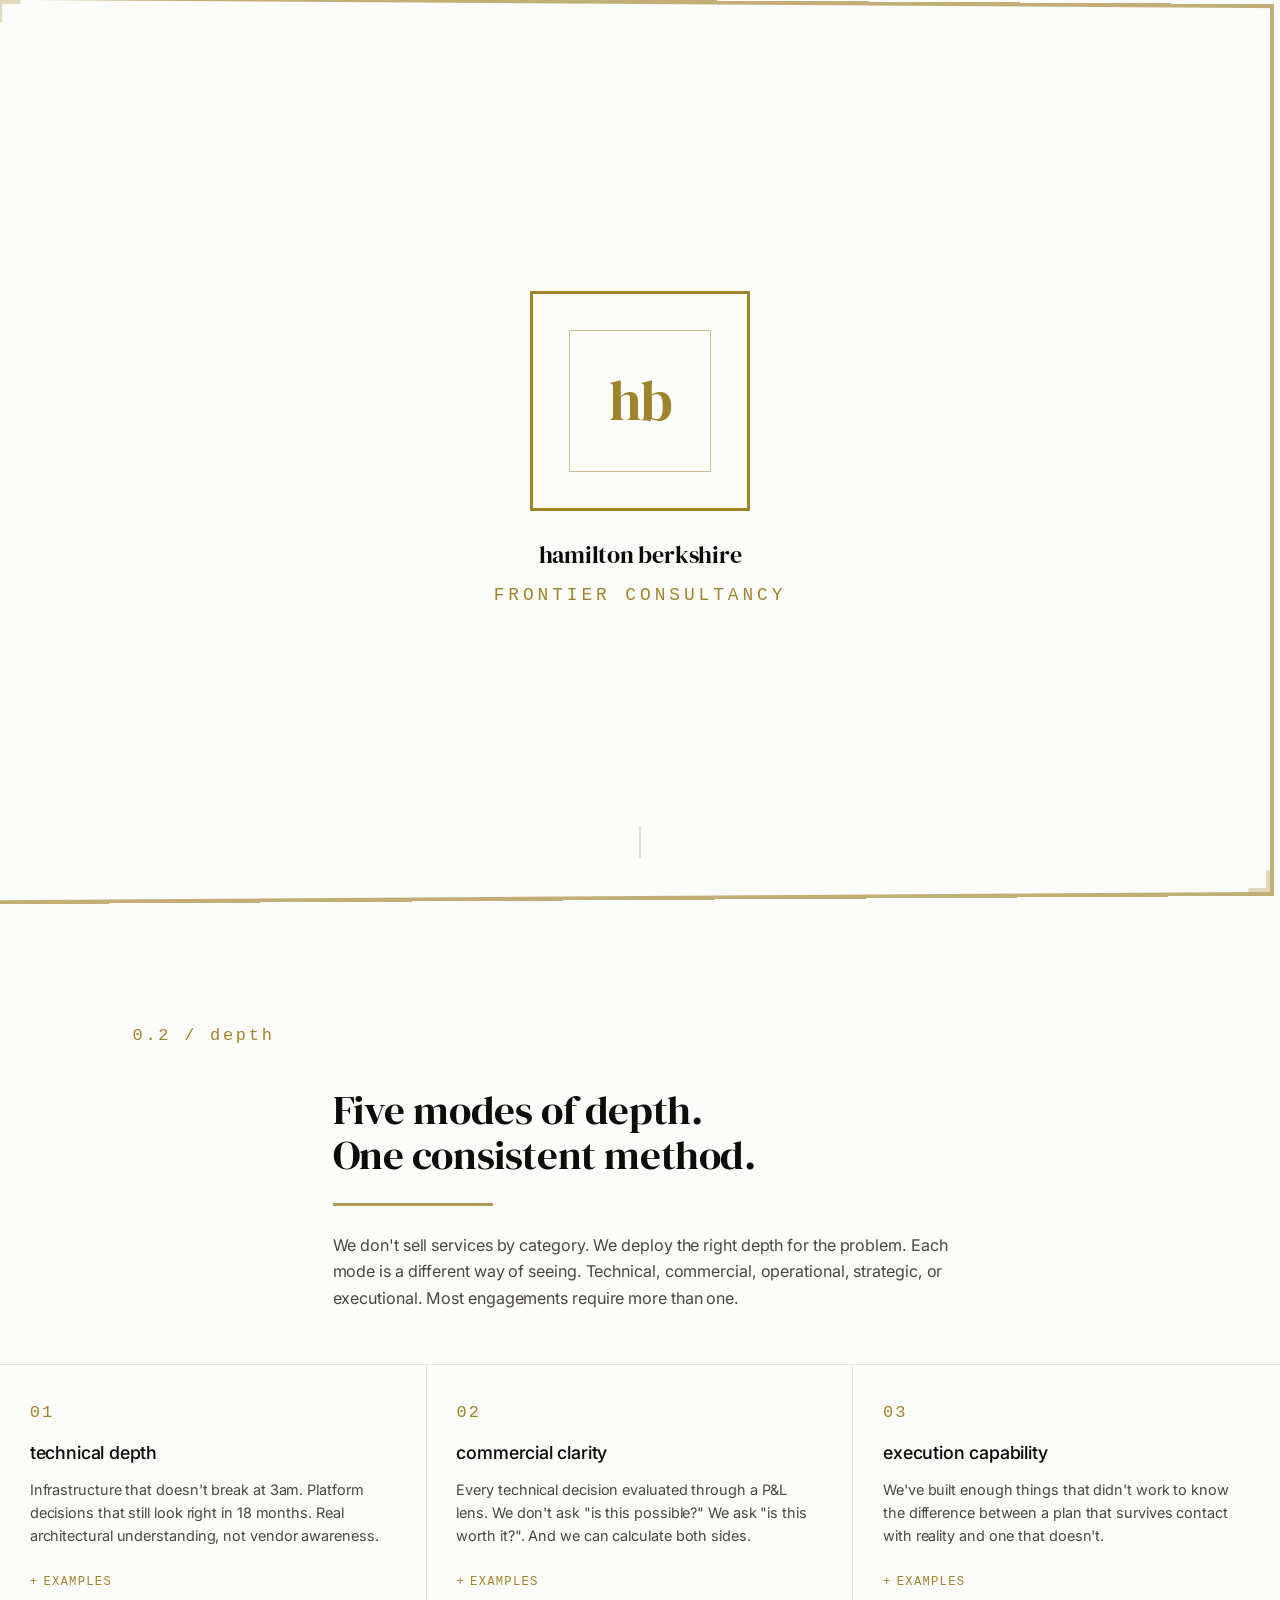
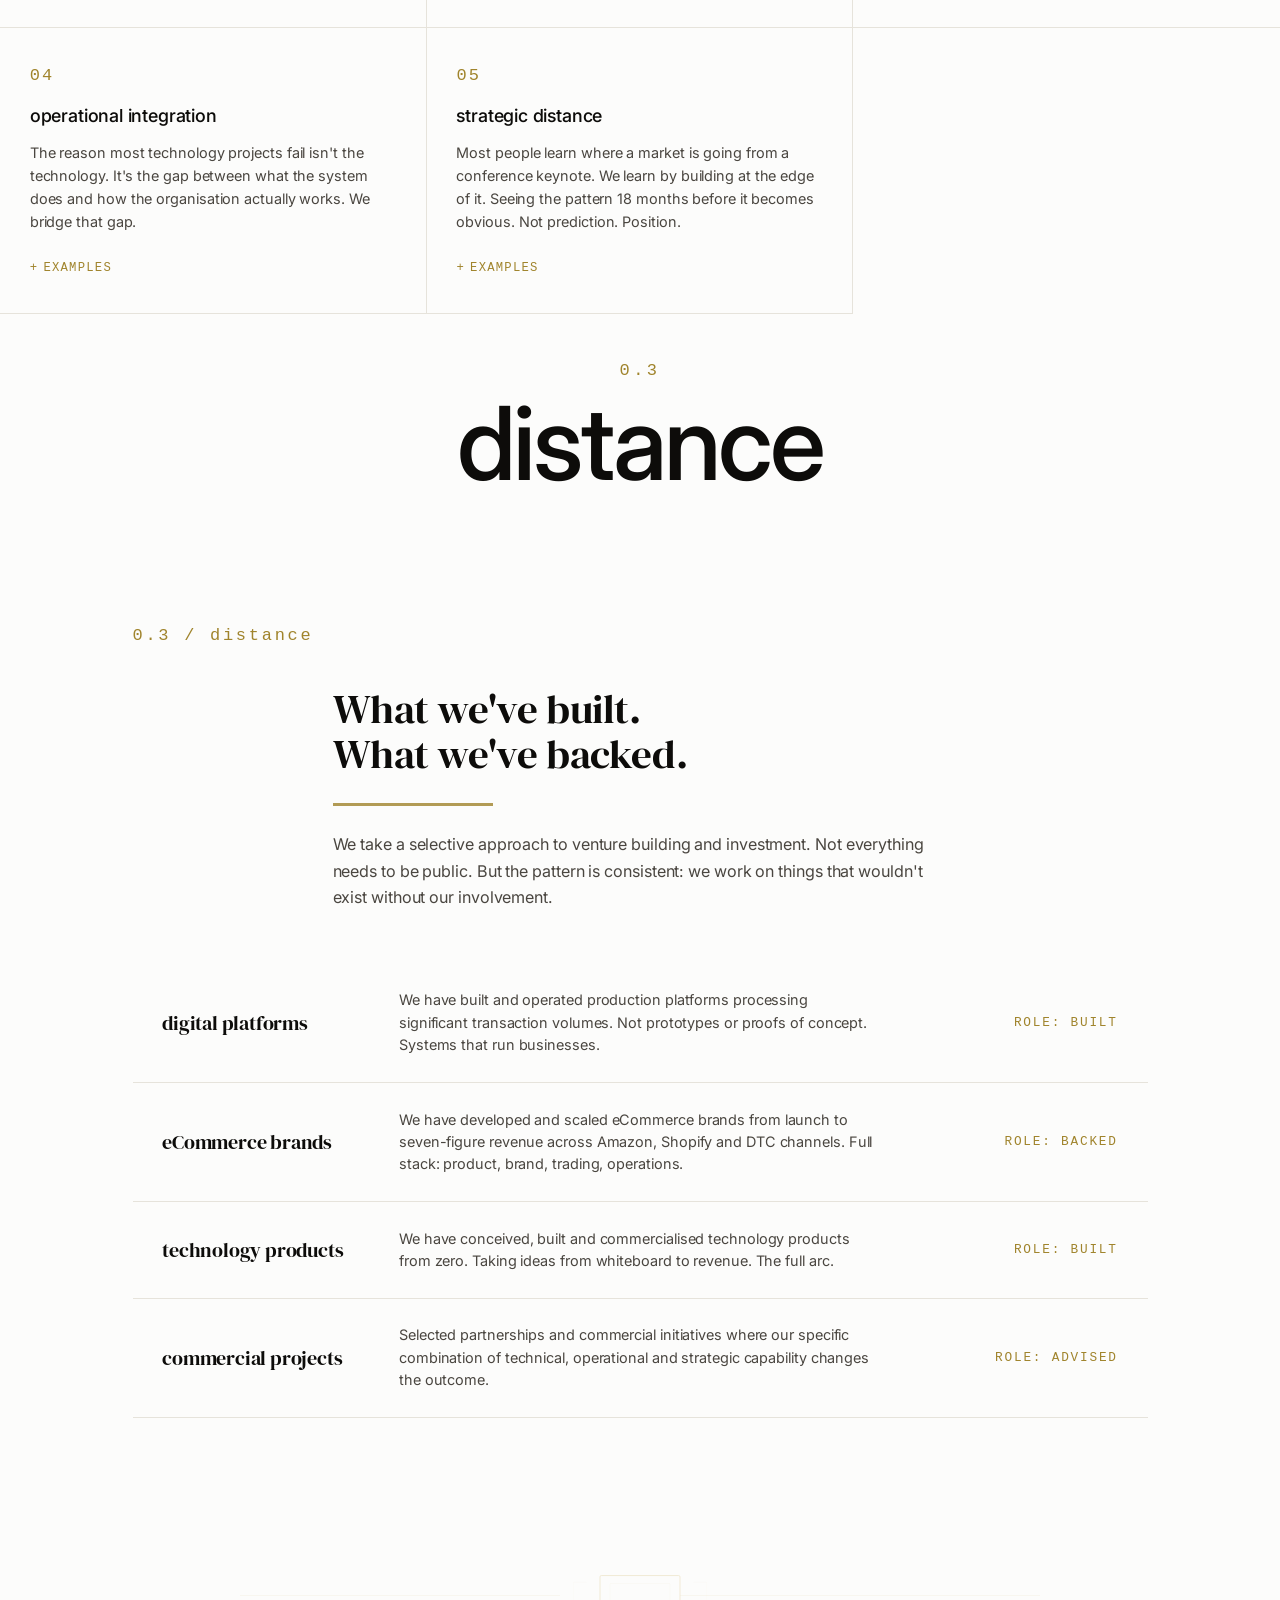
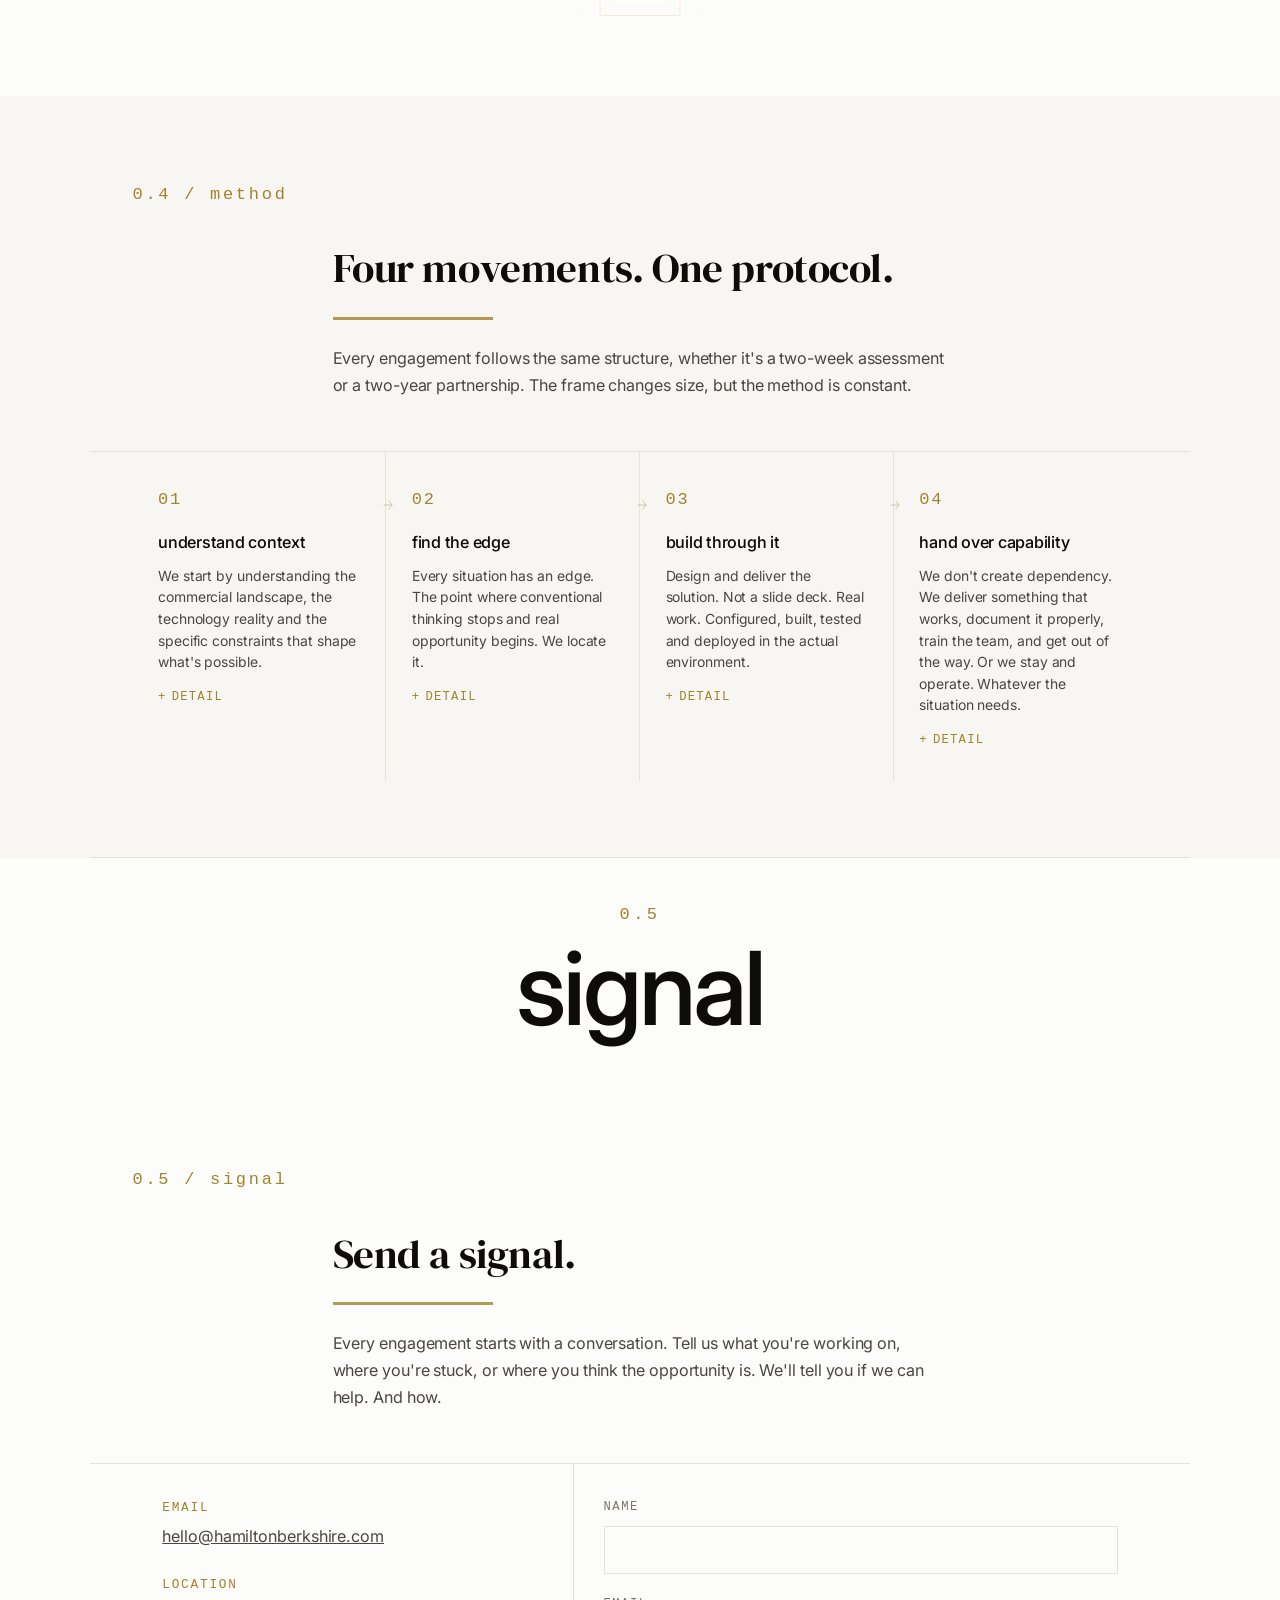
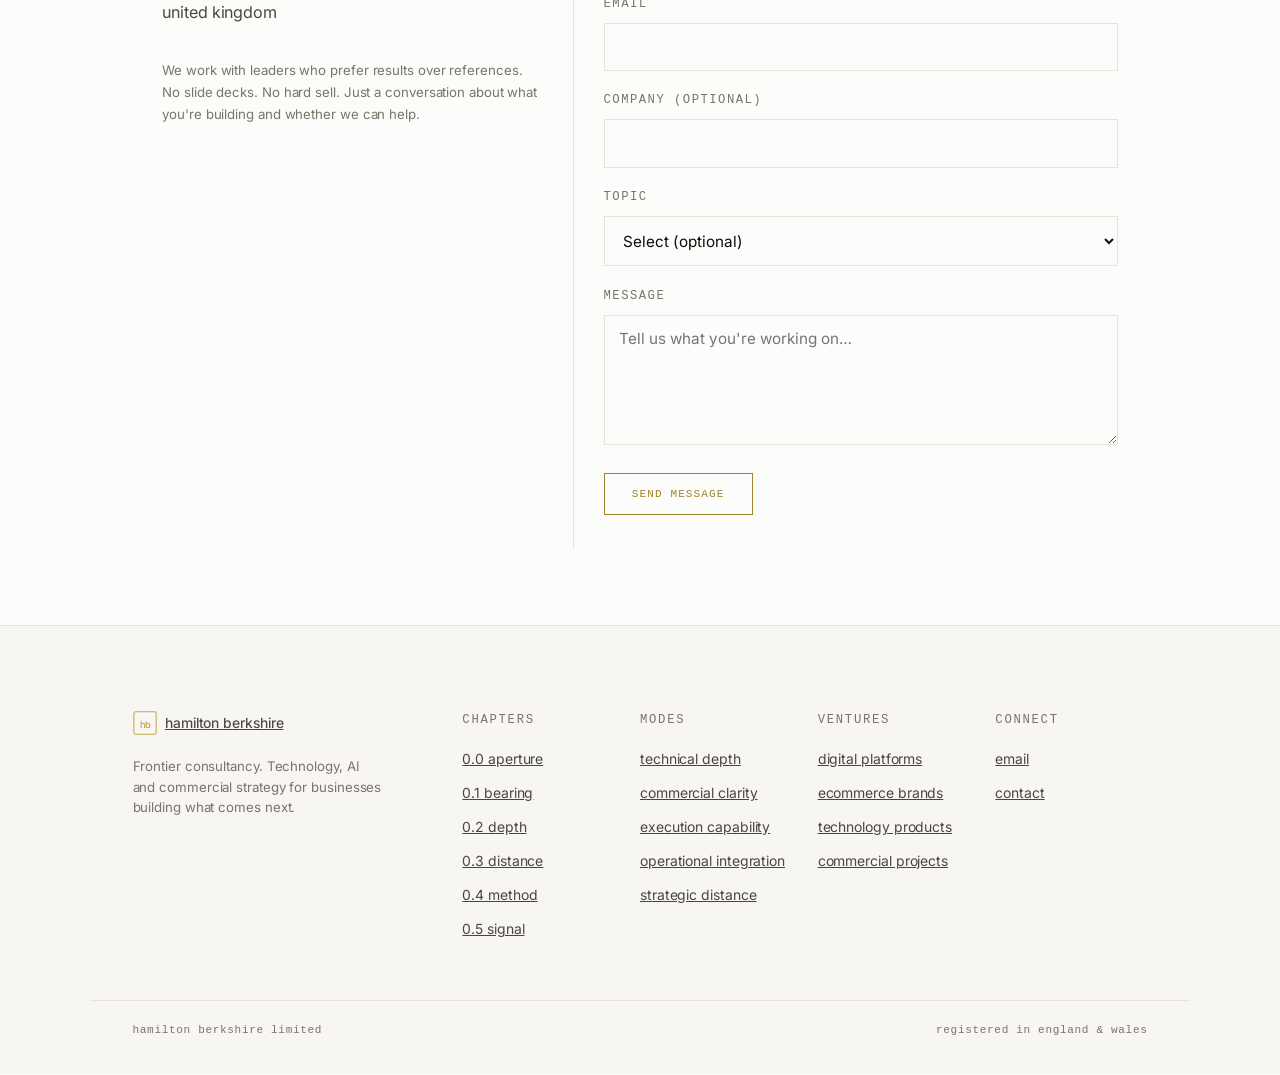
==== index.html @ abac90f1 "@ Initial commit: Hamilton Berkshire frontier consultancy site Single-page frame-based architecture " ====
<!DOCTYPE html>
<html lang="en">
<head>
  <meta charset="UTF-8">
  <meta name="viewport" content="width=device-width, initial-scale=1.0">
  <title>hamilton berkshire | frontier consultancy</title>
  <meta name="description" content="hamilton berkshire is a frontier consultancy. We work at the intersection of technology, AI, eCommerce and commercial strategy. Building, advising and executing where the template hasn't been written yet.">
  <meta property="og:title" content="hamilton berkshire | frontier consultancy">
  <meta property="og:description" content="We work where the template hasn't been written yet. Technology, AI, eCommerce and commercial strategy.">
  <meta property="og:image" content="/assets/og-image.svg">
  <meta property="og:type" content="website">
  <meta name="twitter:card" content="summary_large_image">
  <meta name="theme-color" content="#fcfcfb">
  <link rel="canonical" href="https://hamiltonberkshire.com/">
  <link rel="icon" type="image/svg+xml" href="/assets/favicon.svg">
  <link rel="preconnect" href="https://fonts.googleapis.com">
  <link rel="preconnect" href="https://fonts.gstatic.com" crossorigin>
  <link href="https://fonts.googleapis.com/css2?family=DM+Serif+Display:ital@0;1&family=Inter:opsz,wght@14..32,400..650&display=swap" rel="stylesheet">
  <link rel="stylesheet" href="/css/style.css">
  <script type="application/ld+json">
  {
    "@context": "https://schema.org",
    "@graph": [
      {
        "@type": "ProfessionalService",
        "@id": "https://hamiltonberkshire.com/#org",
        "name": "hamilton berkshire",
        "legalName": "Hamilton Berkshire Limited",
        "description": "Frontier consultancy. Technology, AI and commercial strategy for businesses building what comes next.",
        "url": "https://hamiltonberkshire.com",
        "logo": "https://hamiltonberkshire.com/assets/favicon.svg",
        "image": "https://hamiltonberkshire.com/assets/og-image.svg",
        "address": {"@type": "PostalAddress", "addressCountry": "GB"},
        "contactPoint": {"@type": "ContactPoint", "email": "hello@hamiltonberkshire.com", "contactType": "sales", "availableLanguage": "en"},
        "hasOfferCatalog": {
          "@type": "OfferCatalog",
          "name": "Capabilities",
          "itemListElement": [
            {"@type": "Service", "@id": "https://hamiltonberkshire.com/#service-1", "name": "technical depth", "description": "Infrastructure strategy, systems architecture, digital transformation, cybersecurity and operational IT.", "provider": {"@id": "https://hamiltonberkshire.com/#org"}},
            {"@type": "Service", "@id": "https://hamiltonberkshire.com/#service-2", "name": "commercial clarity", "description": "Commercial strategy, growth planning, business case development and board-level advisory.", "provider": {"@id": "https://hamiltonberkshire.com/#org"}},
            {"@type": "Service", "@id": "https://hamiltonberkshire.com/#service-3", "name": "execution capability", "description": "Technology builds, platform development, workflow automation and AI implementation.", "provider": {"@id": "https://hamiltonberkshire.com/#org"}},
            {"@type": "Service", "@id": "https://hamiltonberkshire.com/#service-4", "name": "operational integration", "description": "Operational restructuring, process design, multi-channel integration and AI adoption strategy.", "provider": {"@id": "https://hamiltonberkshire.com/#org"}},
            {"@type": "Service", "@id": "https://hamiltonberkshire.com/#service-5", "name": "strategic distance", "description": "Venture exploration, technology assessment, marketplace strategy and brand development.", "provider": {"@id": "https://hamiltonberkshire.com/#org"}}
          ]
        }
      },
      {
        "@type": "WebSite",
        "@id": "https://hamiltonberkshire.com/#website",
        "name": "hamilton berkshire",
        "url": "https://hamiltonberkshire.com",
        "publisher": {"@id": "https://hamiltonberkshire.com/#org"}
      }
    ]
  }
  </script>
</head>
<body>

<!-- Skip link -->
<a href="#chapter-0.1" class="skip-link">Skip to content</a>

<!-- THE FRAME -->
<div class="frame" aria-hidden="true"></div>

<!-- Scroll progress -->
<div class="scroll-progress" aria-hidden="true"></div>

<!-- Navigation trigger -->
<button class="nav-trigger" aria-label="Open navigation" aria-expanded="false">
  <svg viewBox="0 0 28 28" fill="none" xmlns="http://www.w3.org/2000/svg">
    <rect x="1.5" y="1.5" width="25" height="25" rx="2.5" stroke="#a0842c" stroke-width="1.5" fill="none"/>
    <rect x="7" y="7" width="14" height="14" rx="1.5" stroke="#a0842c" stroke-width="0.6" fill="none" opacity="0.4"/>
    <text x="14" y="19.5" text-anchor="middle" font-family="DM Serif Display,Georgia,serif" font-size="11" font-weight="400" letter-spacing="-1" fill="#a0842c">HB</text>
  </svg>
</button>

<!-- Chapter indicator -->
<div class="chapter-indicator" aria-hidden="true">0.0 / aperture</div>

<!-- Navigation overlay -->
<div class="nav-overlay" aria-hidden="true">
  <button class="nav-close" aria-label="Close navigation">esc</button>
  <div class="nav-overlay-inner">
    <div class="nav-label">chapters</div>
    <ul class="nav-chapters">
      <li><a href="#chapter-0.0"><span class="chapter-num">0.0</span> aperture</a></li>
      <li><a href="#chapter-0.1"><span class="chapter-num">0.1</span> bearing</a></li>
      <li><a href="#chapter-0.2"><span class="chapter-num">0.2</span> depth</a></li>
      <li><a href="#chapter-0.3"><span class="chapter-num">0.3</span> distance</a></li>
      <li><a href="#chapter-0.4"><span class="chapter-num">0.4</span> method</a></li>
      <li><a href="#chapter-0.5"><span class="chapter-num">0.5</span> signal</a></li>
      <li><a href="#chapter-0.5"><span class="chapter-num">→</span> contact</a></li>
    </ul>
    <div class="nav-secondary">
      <span>capabilities</span> technical depth · commercial clarity · execution capability · operational integration · strategic distance
    </div>
  </div>
</div>

<main>

  <!-- =====================================================
       CHAPTER 0.0 | aperture
       ===================================================== -->
  <section id="chapter-0.0" class="aperture" data-chapter="0.0" data-title="aperture">
    <div class="aperture-box">
      <div class="aperture-box-inner">HB</div>
    </div>
    <div class="aperture-wordmark">hamilton berkshire</div>
    <div class="aperture-tagline">frontier consultancy</div>
    <div class="aperture-hint" aria-hidden="true"></div>
  </section>

  <!-- =====================================================
       CHAPTER 0.1 | bearing
       ===================================================== -->
  <section id="chapter-0.1" class="chapter bg-white" data-chapter="0.1" data-title="bearing">
    <div class="chapter-header">
      <div class="chapter-number">0.1 / bearing</div>
    </div>
    <div class="chapter-body-narrow">
      <h1>The frontier isn't a place. It's a method.</h1>
      <div class="gold-rule"></div>
      <p>Most organisations approach the future as a destination. A point on a map they can navigate to with the right strategy. But the frontier doesn't work that way. By the time something has a category name, the opportunity has already moved.</p>
      <p>We work where the template hasn't been written yet. Before the obvious solution crystallises. After the conventional approach has failed. At the intersection of what's commercially viable and what's technically possible.</p>
      <p>hamilton berkshire was founded by a technologist and operator who has built platforms, brands and ventures across multiple sectors. The practice exists because the conventional consultancy model of advice without execution never made sense. This isn't a pitch. It's the only way we've ever worked.</p>
    </div>
  </section>

  <!-- =====================================================
       CHAPTER 0.2 | depth
       ===================================================== -->

  <!-- Geometric divider -->
  <div class="geo-divider" aria-hidden="true">
    <img src="/assets/geo-divider.svg" alt="Section divider" width="1200" height="200">
  </div>

  <!-- =====================================================
       CHAPTER 0.2 | depth
       ===================================================== -->
  <section id="chapter-0.2" class="chapter bg-white" data-chapter="0.2" data-title="depth">
    <div class="chapter-header">
      <div class="chapter-number">0.2 / depth</div>
    </div>
    <div class="chapter-body-narrow" style="padding-bottom: 2rem;">
      <h2>Five modes of depth. One consistent method.</h2>
      <div class="gold-rule"></div>
      <p>We don't sell services by category. We deploy the right depth for the problem. Each mode is a different way of seeing. Technical, commercial, operational, strategic, or executional. Most engagements require more than one.</p>
    </div>

    <div class="modes-grid">
      <!-- Mode 01 -->
      <div class="mode-cell">
        <div class="mode-num">01</div>
        <h3>technical depth</h3>
        <p>Infrastructure that doesn't break at 3am. Platform decisions that still look right in 18 months. Real architectural understanding, not vendor awareness.</p>
        <button class="mode-expand" data-target="mode-01" aria-expanded="false">
          <span class="plus">+</span> examples
        </button>
        <div class="mode-detail" id="mode-01">
          <div class="mode-detail-inner">
            <ul>
              <li>Infrastructure strategy and systems architecture</li>
              <li>Digital transformation planning and execution</li>
              <li>Platform selection, procurement and implementation</li>
              <li>Cybersecurity awareness and operational resilience</li>
              <li>Microsoft and cloud environment strategy</li>
              <li>Operational IT review and improvement</li>
            </ul>
          </div>
        </div>
      </div>

      <!-- Mode 02 -->
      <div class="mode-cell">
        <div class="mode-num">02</div>
        <h3>commercial clarity</h3>
        <p>Every technical decision evaluated through a P&amp;L lens. We don't ask "is this possible?" We ask "is this worth it?". And we can calculate both sides.</p>
        <button class="mode-expand" data-target="mode-02" aria-expanded="false">
          <span class="plus">+</span> examples
        </button>
        <div class="mode-detail" id="mode-02">
          <div class="mode-detail-inner">
            <ul>
              <li>Commercial strategy and growth planning</li>
              <li>Operational review and improvement</li>
              <li>Business case development and feasibility analysis</li>
              <li>Technology-enabled business model design</li>
              <li>Board-level advisory and strategic counsel</li>
              <li>Systems thinking and organisational design</li>
            </ul>
          </div>
        </div>
      </div>

      <!-- Mode 03 -->
      <div class="mode-cell">
        <div class="mode-num">03</div>
        <h3>execution capability</h3>
        <p>We've built enough things that didn't work to know the difference between a plan that survives contact with reality and one that doesn't.</p>
        <button class="mode-expand" data-target="mode-03" aria-expanded="false">
          <span class="plus">+</span> examples
        </button>
        <div class="mode-detail" id="mode-03">
          <div class="mode-detail-inner">
            <ul>
              <li>Bespoke technology builds and platform development</li>
              <li>Workflow automation and process optimisation</li>
              <li>AI tools for business operations and customer engagement</li>
              <li>Internal productivity platforms and tooling</li>
              <li>Cross-functional project leadership</li>
              <li>Interim technical or operational leadership</li>
            </ul>
          </div>
        </div>
      </div>

      <!-- Mode 04 -->
      <div class="mode-cell">
        <div class="mode-num">04</div>
        <h3>operational integration</h3>
        <p>The reason most technology projects fail isn't the technology. It's the gap between what the system does and how the organisation actually works. We bridge that gap.</p>
        <button class="mode-expand" data-target="mode-04" aria-expanded="false">
          <span class="plus">+</span> examples
        </button>
        <div class="mode-detail" id="mode-04">
          <div class="mode-detail-inner">
            <ul>
              <li>Operational restructuring and process design</li>
              <li>Practical AI adoption strategy and roadmapping</li>
              <li>Training and enablement for AI-literate teams</li>
              <li>Multi-channel commerce integration</li>
              <li>Future AI platform design and development</li>
              <li>Digital trading and commercial growth</li>
            </ul>
          </div>
        </div>
      </div>

      <!-- Mode 05 -->
      <div class="mode-cell">
        <div class="mode-num">05</div>
        <h3>strategic distance</h3>
        <p>Most people learn where a market is going from a conference keynote. We learn by building at the edge of it. Seeing the pattern 18 months before it becomes obvious. Not prediction. Position.</p>
        <button class="mode-expand" data-target="mode-05" aria-expanded="false">
          <span class="plus">+</span> examples
        </button>
        <div class="mode-detail" id="mode-05">
          <div class="mode-detail-inner">
            <ul>
              <li>New venture exploration and feasibility work</li>
              <li>Commercial due diligence and technology assessment</li>
              <li>Amazon marketplace strategy and optimisation</li>
              <li>Shopify store design, build and growth</li>
              <li>Product strategy and category development</li>
              <li>Brand positioning and digital brand development</li>
            </ul>
          </div>
        </div>
      </div>
    </div>
  </section>

  <!-- =====================================================
       CHAPTER 0.3 | distance
       ===================================================== -->
  <div class="chapter-inter-title" aria-hidden="true">
    <div class="inter-number">0.3</div>
    <div class="inter-word">distance</div>
  </div>

  <section id="chapter-0.3" class="chapter bg-white" data-chapter="0.3" data-title="distance">
    <div class="chapter-header">
      <div class="chapter-number">0.3 / distance</div>
    </div>
    <div class="chapter-body-narrow" style="padding-bottom: 2rem;">
      <h2>What we've built. What we've backed.</h2>
      <div class="gold-rule"></div>
      <p>We take a selective approach to venture building and investment. Not everything needs to be public. But the pattern is consistent: we work on things that wouldn't exist without our involvement.</p>
    </div>

    <div class="venture-stack chapter-body">
      <div class="venture-item">
        <div class="venture-name">digital platforms</div>
        <div class="venture-desc">We have built and operated production platforms processing significant transaction volumes. Not prototypes or proofs of concept. Systems that run businesses.</div>
        <div class="venture-role">role: built</div>
      </div>
      <div class="venture-item">
        <div class="venture-name">eCommerce brands</div>
        <div class="venture-desc">We have developed and scaled eCommerce brands from launch to seven-figure revenue across Amazon, Shopify and DTC channels. Full stack: product, brand, trading, operations.</div>
        <div class="venture-role">role: backed</div>
      </div>
      <div class="venture-item">
        <div class="venture-name">technology products</div>
        <div class="venture-desc">We have conceived, built and commercialised technology products from zero. Taking ideas from whiteboard to revenue. The full arc.</div>
        <div class="venture-role">role: built</div>
      </div>
      <div class="venture-item">
        <div class="venture-name">commercial projects</div>
        <div class="venture-desc">Selected partnerships and commercial initiatives where our specific combination of technical, operational and strategic capability changes the outcome.</div>
        <div class="venture-role">role: advised</div>
      </div>
    </div>
  </section>

  <!-- =====================================================
       CHAPTER 0.4 | method
       ===================================================== -->
  <div class="geo-divider" aria-hidden="true">
    <img src="/assets/geo-divider.svg" alt="Section divider" width="1200" height="200">
  </div>

  <section id="chapter-0.4" class="chapter bg-surface" data-chapter="0.4" data-title="method">
    <div class="chapter-header">
      <div class="chapter-number">0.4 / method</div>
    </div>
    <div class="chapter-body-narrow" style="padding-bottom: 2rem;">
      <h2>Four movements. One protocol.</h2>
      <div class="gold-rule"></div>
      <p>Every engagement follows the same structure, whether it's a two-week assessment or a two-year partnership. The frame changes size, but the method is constant.</p>
    </div>

    <div class="protocol-flow chapter-body">
      <div class="protocol-step">
        <div class="step-num">01</div>
        <svg class="step-arrow" viewBox="0 0 12 12" fill="none"><path d="M2 6h8M7 2l3 4-3 4" stroke="currentColor" stroke-width="1" stroke-linecap="round" stroke-linejoin="round"/></svg>
        <h3>understand context</h3>
        <p>We start by understanding the commercial landscape, the technology reality and the specific constraints that shape what's possible.</p>
        <button class="step-expand" data-target="step-01" aria-expanded="false">
          <span class="plus">+</span> detail
        </button>
        <div class="step-detail" id="step-01">
          <div class="step-detail-inner">Deep-dive sessions with leadership and operators. Systems audit. Commercial analysis. We don't start with answers. We start with questions that most people skip.</div>
        </div>
      </div>

      <div class="protocol-step">
        <div class="step-num">02</div>
        <svg class="step-arrow" viewBox="0 0 12 12" fill="none"><path d="M2 6h8M7 2l3 4-3 4" stroke="currentColor" stroke-width="1" stroke-linecap="round" stroke-linejoin="round"/></svg>
        <h3>find the edge</h3>
        <p>Every situation has an edge. The point where conventional thinking stops and real opportunity begins. We locate it.</p>
        <button class="step-expand" data-target="step-02" aria-expanded="false">
          <span class="plus">+</span> detail
        </button>
        <div class="step-detail" id="step-02">
          <div class="step-detail-inner">Identifying what's actually different about your situation. Not every problem needs a novel solution. But the ones that do need to be seen clearly before they can be solved.</div>
        </div>
      </div>

      <div class="protocol-step">
        <div class="step-num">03</div>
        <svg class="step-arrow" viewBox="0 0 12 12" fill="none"><path d="M2 6h8M7 2l3 4-3 4" stroke="currentColor" stroke-width="1" stroke-linecap="round" stroke-linejoin="round"/></svg>
        <h3>build through it</h3>
        <p>Design and deliver the solution. Not a slide deck. Real work. Configured, built, tested and deployed in the actual environment.</p>
        <button class="step-expand" data-target="step-03" aria-expanded="false">
          <span class="plus">+</span> detail
        </button>
        <div class="step-detail" id="step-03">
          <div class="step-detail-inner">This is where most consultancies stop. We don't. We build the thing, configure the system, write the code, launch the platform. Strategy without execution is just a document.</div>
        </div>
      </div>

      <div class="protocol-step">
        <div class="step-num">04</div>
        <h3>hand over capability</h3>
        <p>We don't create dependency. We deliver something that works, document it properly, train the team, and get out of the way. Or we stay and operate. Whatever the situation needs.</p>
        <button class="step-expand" data-target="step-04" aria-expanded="false">
          <span class="plus">+</span> detail
        </button>
        <div class="step-detail" id="step-04">
          <div class="step-detail-inner">Clean handover. Clear documentation. Training where needed. We don't create dependency. We create capability. Then we get out of the way. Or we stay and operate. Whatever the situation needs.</div>
        </div>
      </div>
    </div>
  </section>

  <!-- =====================================================
       CHAPTER 0.5 | signal
       ===================================================== -->
  <div class="chapter-inter-title" aria-hidden="true">
    <div class="inter-number">0.5</div>
    <div class="inter-word">signal</div>
  </div>

  <section id="chapter-0.5" class="chapter bg-white" data-chapter="0.5" data-title="signal">
    <div class="chapter-header">
      <div class="chapter-number">0.5 / signal</div>
    </div>
    <div class="chapter-body-narrow" style="padding-bottom: 2rem;">
      <h2>Send a signal.</h2>
      <div class="gold-rule"></div>
      <p>Every engagement starts with a conversation. Tell us what you're working on, where you're stuck, or where you think the opportunity is. We'll tell you if we can help. And how.</p>
    </div>

    <div class="contact-grid chapter-body">
      <div class="contact-info">
        <div class="contact-detail">
          <div class="label">email</div>
          <a href="mailto:hello@hamiltonberkshire.com">hello@hamiltonberkshire.com</a>
        </div>
        <div class="contact-detail">
          <div class="label">location</div>
          <div>united kingdom</div>
        </div>
        <div style="margin-top:2rem;">
          <p style="font-size:0.78rem;color:var(--color-text-muted);">We work with leaders who prefer results over references. No slide decks. No hard sell. Just a conversation about what you're building and whether we can help.</p>
        </div>
      </div>

      <div class="contact-form">
        <form action="#" method="POST">
          <div class="form-group">
            <label for="name">Name</label>
            <input type="text" id="name" name="name" autocomplete="name" required>
          </div>
          <div class="form-group">
            <label for="email">Email</label>
            <input type="email" id="email" name="email" autocomplete="email" spellcheck="false" required>
          </div>
          <div class="form-group">
            <label for="company">Company (optional)</label>
            <input type="text" id="company" name="company" autocomplete="organization">
          </div>
          <div class="form-group">
            <label for="topic">Topic</label>
            <select id="topic" name="topic">
              <option value="">Select (optional)</option>
              <option value="technology">Technology</option>
              <option value="ai">AI &amp; automation</option>
              <option value="ecommerce">eCommerce &amp; brands</option>
              <option value="special">Special projects</option>
              <option value="strategy">Strategy</option>
              <option value="ventures">Ventures</option>
              <option value="other">Something else</option>
            </select>
          </div>
          <div class="form-group">
            <label for="message">Message</label>
            <textarea id="message" name="message" rows="5" required placeholder="Tell us what you're working on…"></textarea>
          </div>
          <button type="submit" class="btn">Send message</button>
        </form>
      </div>
    </div>
  </section>

</main>

<footer class="site-footer">
  <div class="footer-grid">
    <div class="footer-brand footer-col">
      <a href="#chapter-0.0" style="display:inline-flex;align-items:center;gap:0.5rem;margin-bottom:0.5rem;">
        <svg width="24" height="24" viewBox="0 0 28 28" fill="none"><rect x="1" y="1" width="26" height="26" rx="2" stroke="#c4a64a" stroke-width="1.2" fill="none"/><text x="14" y="19.5" text-anchor="middle" font-size="11" font-weight="500" letter-spacing="-0.8" fill="#c4a64a">HB</text></svg>
        <span style="font-weight:460;">hamilton berkshire</span>
      </a>
      <p>Frontier consultancy. Technology, AI and commercial strategy for businesses building what comes next.</p>
    </div>
    <div class="footer-col">
      <h4>Chapters</h4>
      <ul>
        <li><a href="#chapter-0.0">0.0 aperture</a></li>
        <li><a href="#chapter-0.1">0.1 bearing</a></li>
        <li><a href="#chapter-0.2">0.2 depth</a></li>
        <li><a href="#chapter-0.3">0.3 distance</a></li>
        <li><a href="#chapter-0.4">0.4 method</a></li>
        <li><a href="#chapter-0.5">0.5 signal</a></li>
      </ul>
    </div>
    <div class="footer-col">
      <h4>Modes</h4>
      <ul>
        <li><a href="#chapter-0.2">technical depth</a></li>
        <li><a href="#chapter-0.2">commercial clarity</a></li>
        <li><a href="#chapter-0.2">execution capability</a></li>
        <li><a href="#chapter-0.2">operational integration</a></li>
        <li><a href="#chapter-0.2">strategic distance</a></li>
      </ul>
    </div>
    <div class="footer-col">
      <h4>Ventures</h4>
      <ul>
        <li><a href="#chapter-0.3">digital platforms</a></li>
        <li><a href="#chapter-0.3">eCommerce brands</a></li>
        <li><a href="#chapter-0.3">technology products</a></li>
        <li><a href="#chapter-0.3">commercial projects</a></li>
      </ul>
    </div>
    <div class="footer-col">
      <h4>Connect</h4>
      <ul>
        <li><a href="mailto:hello@hamiltonberkshire.com">email</a></li>
        <li><a href="#chapter-0.5">contact</a></li>
      </ul>
    </div>
  </div>
  <div class="footer-bottom">
    <span>hamilton berkshire limited</span>
    <span>registered in england &amp; wales</span>
  </div>
</footer>

<script src="/js/main.js"></script>
</body>
</html>
---- css/style.css ----
/* ============================================================
   HAMILTON BERKSHIRE | Frame System
   Precision. Confidence. Gold.
   ============================================================ */

*, *::before, *::after { box-sizing: border-box; margin: 0; padding: 0; }

:root {
  --color-bg:        #fcfcfb;
  --color-surface:   #f7f6f3;
  --color-text:      #0d0c0a;
  --color-text-sub:  #4a4640;
  --color-text-muted:#7a746a;
  --color-accent:    #a0842c;
  --color-accent-soft: rgba(160,132,44,0.18);
  --color-border:    #e6e3db;
  --color-border-light:#efede7;
  --font-display:    'DM Serif Display', 'Georgia', 'Times New Roman', serif;
  --font-sans:       'Inter', system-ui, -apple-system, 'Segoe UI', sans-serif;
  --font-mono:       'SF Mono', 'Cascadia Code', 'JetBrains Mono', monospace;
  --max-width:       1100px;
  --max-width-narrow:700px;
  --ease-out:        cubic-bezier(0,0,0.2,1);
  --duration-fast:   160ms;
  --duration-base:   400ms;
  --duration-slow:   700ms;
}

html {
  font-size: 17px;
  scroll-behavior: smooth;
  -webkit-font-smoothing: antialiased;
  -moz-osx-font-smoothing: grayscale;
  background: var(--color-bg);
}

body {
  font-family: var(--font-sans);
  color: var(--color-text);
  background: var(--color-bg);
  line-height: 1.6;
  font-weight: 400;
  letter-spacing: -0.005em;
}

body.aperture-locked { overflow: hidden; }

/* --- Typography ------------------------------------------- */
h1, h2 {
  font-family: var(--font-display);
  font-weight: 400;
  line-height: 1.1;
  color: var(--color-text);
}

h1 { font-size: clamp(2.6rem, 5.5vw, 4rem); text-wrap: balance; letter-spacing: -0.015em; }
h2 { font-size: clamp(1.7rem, 3.5vw, 2.4rem); text-wrap: balance; letter-spacing: -0.01em; }

h3 {
  font-family: var(--font-sans); font-size: 1.05rem;
  font-weight: 520; letter-spacing: -0.01em; color: var(--color-text);
}

p {
  margin-bottom: 1.1rem;
  color: var(--color-text-sub);
  font-size: 0.95rem; line-height: 1.65; font-weight: 400;
}

/* --- Skip link -------------------------------------------- */
.skip-link {
  position: fixed; top: -100px; left: 1.25rem; z-index: 10000;
  background: var(--color-text); color: var(--color-bg);
  padding: 0.55rem 1.1rem;
  font-family: var(--font-mono); font-size: 0.65rem; font-weight: 500;
  letter-spacing: 0.08em; text-transform: uppercase;
  transition: top var(--duration-fast) var(--ease-out);
}
.skip-link:focus { top: 0.5rem; }

/* ============================================================
   THE FRAME
   ============================================================ */
.frame {
  position: fixed; inset: 0;
  border: 4px solid var(--color-accent);
  pointer-events: none; z-index: 9990;
  opacity: 0;
  transition: opacity var(--duration-slow) var(--ease-out),
              border-width var(--duration-base) var(--ease-out);
}
.frame.visible { opacity: 0.65; }
.frame.active { opacity: 0.78; }
.frame.chapter-transition { opacity: 0.9; border-width: 5px; }
.frame.perspective {
  transform: perspective(1000px) rotateY(1.5deg);
  transition: transform 1.4s cubic-bezier(0.4,0,0.2,1), opacity var(--duration-base) var(--ease-out);
}

/* Frame corner accents */
.frame::before,
.frame::after {
  content: ''; position: absolute;
  width: 24px; height: 24px;
  border-color: var(--color-accent);
  border-style: solid;
  opacity: 0;
  transition: opacity var(--duration-base) var(--ease-out);
}
.frame::before { top: -2px; left: -2px; border-width: 6px 0 0 6px; }
.frame::after { bottom: -2px; right: -2px; border-width: 0 6px 6px 0; }
.frame.visible::before,
.frame.visible::after { opacity: 0.45; }
.frame.active::before,
.frame.active::after { opacity: 0.75; }

/* Scroll progress */
.scroll-progress {
  position: fixed; top: 0; left: 0; height: 4px;
  background: var(--color-accent);
  z-index: 9999; pointer-events: none;
  width: 0;
  transition: width 0.1s linear;
  opacity: 0;
}
.scroll-progress.visible { opacity: 0.8; }

/* Chapter watermark numbers */
.chapter-watermark {
  position: absolute; top: 2rem; right: 2.5rem;
  font-family: var(--font-sans); font-size: 12rem;
  font-weight: 520; line-height: 1;
  color: var(--color-border); opacity: 0.5;
  pointer-events: none; user-select: none; z-index: 0;
}

/* Geometric divider */
.geo-divider {
  display: flex; align-items: center; justify-content: center;
  padding: 2rem 0; position: relative; z-index: 1;
}
.geo-divider img { width: 100%; max-width: 800px; height: auto; opacity: 0.3; }

/* Bold chapter inter-title */
.chapter-inter-title {
  text-align: center; padding: 2.5rem 2rem;
  position: relative; z-index: 1;
}
.chapter-inter-title .inter-number {
  font-family: var(--font-mono); font-size: 1rem; font-weight: 420;
  letter-spacing: 0.2em; text-transform: uppercase;
  color: var(--color-accent); margin-bottom: 0.5rem;
}
.chapter-inter-title .inter-word {
  font-family: var(--font-sans); font-size: clamp(3rem, 8vw, 6rem);
  font-weight: 520; letter-spacing: -0.03em;
  color: var(--color-text); line-height: 1;
}

/* ============================================================
   CHAPTER 0.0 | aperture
   ============================================================ */
.aperture {
  position: fixed; inset: 0; z-index: 100;
  display: flex; flex-direction: column;
  align-items: center; justify-content: center;
  background: var(--color-bg);
  transition: opacity 0.5s var(--ease-out);
}

.aperture-box {
  width: 220px; height: 220px;
  border: 3px solid var(--color-accent);
  display: flex; align-items: center; justify-content: center;
  position: relative;
  transition: transform 0.7s var(--ease-out), opacity 0.5s var(--ease-out);
}

.aperture-box::before {
  content: '';
  position: absolute; inset: 36px;
  border: 0.8px solid var(--color-accent); opacity: 0.5;
}

.aperture-box-inner {
  font-family: var(--font-display);
  font-size: 56px; font-weight: 400;
  letter-spacing: -1.5px; color: var(--color-accent);
  text-transform: lowercase;
}

.aperture-wordmark {
  margin-top: 1.5rem;
  font-family: var(--font-display);
  font-size: 1.4rem; font-weight: 400;
  letter-spacing: -0.01em;
  text-transform: lowercase; color: var(--color-text);
}

.aperture-tagline {
  margin-top: 0.4rem;
  font-family: var(--font-mono); font-size: 1.05rem; font-weight: 420;
  letter-spacing: 0.22em; text-transform: uppercase;
  color: var(--color-accent);
}

.aperture-hint {
  position: absolute; bottom: 2.5rem; left: 50%; transform: translateX(-50%);
  width: 1px; height: 32px;
  background: var(--color-accent); opacity: 0.5;
  animation: hintPulse 2.5s infinite ease-in-out;
}

@keyframes hintPulse {
  0%, 100% { opacity: 0.2; height: 28px; }
  50% { opacity: 0.7; height: 40px; }
}

.aperture.dismissed { opacity: 0; pointer-events: none; }
.aperture.dismissed .aperture-box { transform: scale(30); }

/* ============================================================
   PERSISTENT UI
   ============================================================ */
.nav-trigger {
  position: fixed; top: 1.25rem; left: 1.25rem; z-index: 9998;
  width: 40px; height: 40px; cursor: pointer;
  background: rgba(252,252,251,0.8); backdrop-filter: blur(10px);
  border: 1px solid var(--color-border);
  display: flex; align-items: center; justify-content: center;
  opacity: 0;
  transition: opacity var(--duration-base) var(--ease-out),
              transform var(--duration-fast) var(--ease-out),
              border-color var(--duration-fast) var(--ease-out);
  pointer-events: auto;
  touch-action: manipulation;
  -webkit-tap-highlight-color: transparent;
}
.nav-trigger.visible { opacity: 1; }
.nav-trigger:hover { transform: scale(1.06); border-color: var(--color-accent); }
.nav-trigger:active { transform: scale(0.96); }
.nav-trigger svg { width: 28px; height: 28px; }

.chapter-indicator {
  position: fixed; bottom: 1.5rem; right: 1.5rem; z-index: 9998;
  font-family: var(--font-mono); font-size: 1rem; font-weight: 420;
  letter-spacing: 0.14em; text-transform: lowercase;
  color: var(--color-accent);
  opacity: 0;
  transition: opacity var(--duration-base) var(--ease-out);
  pointer-events: none;
  background: rgba(252,252,251,0.8); backdrop-filter: blur(10px);
  padding: 0.35rem 0.7rem;
  border: 1px solid var(--color-border);
}
.chapter-indicator.visible { opacity: 0.8; }

/* ============================================================
   NAVIGATION OVERLAY
   ============================================================ */
.nav-overlay {
  position: fixed; inset: 0; z-index: 9995;
  background: rgba(252,252,251,0.94);
  backdrop-filter: blur(28px); -webkit-backdrop-filter: blur(28px);
  display: flex; align-items: center; justify-content: center;
  opacity: 0; pointer-events: none;
  transition: opacity var(--duration-base) var(--ease-out);
  overscroll-behavior: contain;
}
.nav-overlay.open { opacity: 1; pointer-events: auto; }

.nav-overlay-inner { max-width: var(--max-width-narrow); padding: 2rem; }

.nav-label {
  font-family: var(--font-mono); font-size: 1rem; font-weight: 420;
  letter-spacing: 0.18em; text-transform: uppercase;
  color: var(--color-accent); margin-bottom: 2rem;
}

.nav-chapters { list-style: none; margin-bottom: 3rem; }
.nav-chapters li { margin-bottom: 0.3rem; }

.nav-chapters a {
  display: flex; align-items: baseline; gap: 0.85rem;
  font-family: var(--font-sans);
  font-size: 2rem; font-weight: 500; letter-spacing: -0.02em;
  color: var(--color-text); text-decoration: none;
  transition: color var(--duration-fast) var(--ease-out);
}
.nav-chapters a:hover { color: var(--color-accent); }

.nav-chapters .chapter-num {
  font-family: var(--font-mono); font-size: 1rem; font-weight: 420;
  letter-spacing: 0.12em; color: var(--color-accent);
  min-width: 3.2rem;
}

.nav-secondary {
  font-family: var(--font-mono); font-size: 0.6rem; font-weight: 500;
  letter-spacing: 0.1em; text-transform: uppercase;
  color: var(--color-text-muted); line-height: 1.8;
}
.nav-secondary span { color: var(--color-accent); margin-right: 0.4rem; }

.nav-close {
  position: absolute; top: 1.5rem; right: 1.5rem;
  background: none; border: 1px solid var(--color-border);
  width: 40px; height: 40px; cursor: pointer;
  font-family: var(--font-mono); font-size: 0.62rem; letter-spacing: 0.08em;
  color: var(--color-text-muted);
  transition: border-color var(--duration-fast) var(--ease-out),
              color var(--duration-fast) var(--ease-out),
              transform var(--duration-fast) var(--ease-out);
}
.nav-close:hover { border-color: var(--color-accent); color: var(--color-text); transform: scale(1.06); }

/* ============================================================
   CHAPTER BASE
   ============================================================ */
.chapter { position: relative; z-index: 10; }

.chapter-header {
  padding: 5rem 0 1.25rem;
  max-width: var(--max-width);
  margin: 0 auto;
  padding-left: 2.5rem; padding-right: 2.5rem;
}

.chapter-number {
  font-family: var(--font-mono); font-size: 1rem; font-weight: 420;
  letter-spacing: 0.16em; text-transform: lowercase;
  color: var(--color-accent);
  margin-bottom: 1rem;
}

.chapter-body {
  max-width: var(--max-width);
  margin: 0 auto;
  padding: 0 2.5rem 4.5rem;
}

.chapter-body-narrow {
  max-width: var(--max-width-narrow);
  margin: 0 auto;
  padding: 0 2.5rem 3.5rem;
}

/* Alternating chapter backgrounds */
.chapter.bg-white { background: var(--color-bg); }
.chapter.bg-surface { background: var(--color-surface); }

/* --- Gold rule -------------------------------------------- */
.gold-rule {
  width: 160px; height: 3px;
  background: var(--color-accent); opacity: 0.8;
  margin: 1.5rem 0;
}

/* ============================================================
   CHAPTER 0.2 | depth
   ============================================================ */
.modes-grid {
  display: grid;
  grid-template-columns: repeat(3, 1fr);
  border-top: 1px solid var(--color-border);
}

.mode-cell {
  padding: 2rem 1.75rem;
  border-right: 1px solid var(--color-border);
  border-bottom: 1px solid var(--color-border);
  position: relative;
  background: var(--color-bg);
  transition: background var(--duration-fast) var(--ease-out);
}
.mode-cell:nth-child(3n) { border-right: none; }
.mode-cell:hover { background: var(--color-surface); }

.mode-num {
  font-family: var(--font-mono); font-size: 1rem; font-weight: 420;
  letter-spacing: 0.12em; color: var(--color-accent);
  margin-bottom: 0.75rem;
}

.mode-cell h3 { margin-bottom: 0.6rem; text-transform: lowercase; }

.mode-cell > p {
  font-size: 0.85rem; color: var(--color-text-sub);
  margin-bottom: 1.1rem; line-height: 1.6;
}

.mode-expand {
  display: inline-flex; align-items: center; gap: 0.3rem;
  font-family: var(--font-mono); font-size: 0.72rem; font-weight: 500;
  letter-spacing: 0.1em; text-transform: uppercase;
  color: var(--color-accent);
  background: none; border: none; cursor: pointer;
  padding: 0.2rem 0;
  transition: opacity var(--duration-fast) var(--ease-out);
}
.mode-expand:hover { opacity: 0.7; }
.mode-expand .plus { transition: transform var(--duration-fast) var(--ease-out); }
.mode-expand.open .plus { transform: rotate(45deg); }

.mode-detail { max-height: 0; overflow: hidden; transition: max-height 0.5s var(--ease-out); }
.mode-detail.open { max-height: 600px; }

.mode-detail-inner {
  padding-top: 0.85rem;
  border-top: 1px solid var(--color-border);
  margin-top: 0.5rem;
}

.mode-detail-inner ul {
  list-style: none;
  display: grid; grid-template-columns: 1fr 1fr; gap: 0.15rem 1.2rem;
}

.mode-detail-inner li {
  font-size: 0.82rem; color: var(--color-text-sub);
  padding: 0.3rem 0; padding-left: 0.85rem; position: relative;
  line-height: 1.5;
}
.mode-detail-inner li::before {
  content: '|'; position: absolute; left: 0; top: 0.3rem;
  font-size: 0.5rem; color: var(--color-accent); opacity: 0.5;
  font-family: var(--font-mono);
}

/* ============================================================
   CHAPTER 0.3 | distance
   ============================================================ */
.venture-stack { display: flex; flex-direction: column; }

.venture-item {
  display: grid; grid-template-columns: 1fr 2fr 1fr;
  padding: 1.5rem 0;
  border-bottom: 1px solid var(--color-border);
  align-items: center;
  transition: background var(--duration-fast) var(--ease-out);
}
.venture-item:hover { background: var(--color-surface); }

.venture-name {
  font-family: var(--font-display);
  font-size: 1.2rem; font-weight: 400; letter-spacing: -0.01em;
  padding: 0 1.75rem; color: var(--color-text);
}

.venture-desc {
  font-size: 0.85rem; color: var(--color-text-sub);
  padding: 0 0.75rem; line-height: 1.55;
}

.venture-role {
  font-family: var(--font-mono); font-size: 0.75rem; font-weight: 450;
  letter-spacing: 0.14em; text-transform: uppercase;
  color: var(--color-accent);
  text-align: right; padding: 0 1.75rem;
}

/* ============================================================
   CHAPTER 0.4 | method
   ============================================================ */
.protocol-flow {
  display: grid;
  grid-template-columns: repeat(4, 1fr);
  border-top: 1px solid var(--color-border);
  border-bottom: 1px solid var(--color-border);
}

.protocol-step {
  padding: 2rem 1.5rem;
  border-right: 1px solid var(--color-border);
  position: relative;
  transition: background var(--duration-fast) var(--ease-out);
}
.protocol-step:hover { background: var(--color-surface); }
.protocol-step:last-child { border-right: none; }

.step-num {
  font-family: var(--font-mono); font-size: 1rem; font-weight: 420;
  letter-spacing: 0.1em; color: var(--color-accent);
  margin-bottom: 1rem;
}

.step-arrow {
  position: absolute; top: 2.75rem; right: -0.5rem;
  width: 12px; height: 12px;
  color: var(--color-accent); opacity: 0.4;
  z-index: 1;
}
.protocol-step:last-child .step-arrow { display: none; }

.protocol-step h3 {
  font-size: 0.95rem; font-weight: 520; letter-spacing: -0.015em;
  margin-bottom: 0.5rem; text-transform: lowercase;
}

.protocol-step p {
  font-size: 0.82rem; color: var(--color-text-sub);
  margin-bottom: 1rem; line-height: 1.55;
}

.step-expand {
  background: none; border: none; cursor: pointer;
  font-family: var(--font-mono); font-size: 0.72rem; font-weight: 500;
  letter-spacing: 0.1em; text-transform: uppercase;
  color: var(--color-accent);
  display: flex; align-items: center; gap: 0.3rem;
  padding: 0;
  transition: opacity var(--duration-fast) var(--ease-out);
}
.step-expand:hover { opacity: 0.7; }
.step-expand .plus { transition: transform var(--duration-fast) var(--ease-out); }
.step-expand.open .plus { transform: rotate(45deg); }

.step-detail { max-height: 0; overflow: hidden; transition: max-height 0.5s var(--ease-out); }
.step-detail.open { max-height: 400px; }

.step-detail-inner {
  padding-top: 0.75rem;
  font-size: 0.82rem; color: var(--color-text-sub);
  line-height: 1.6;
}

/* ============================================================
   CHAPTER 0.5 | signal
   ============================================================ */
.contact-grid {
  display: grid; grid-template-columns: 1fr 1.3fr;
  border-top: 1px solid var(--color-border);
}

.contact-info {
  padding: 2rem 1.75rem;
  border-right: 1px solid var(--color-border);
}
.contact-info h2 { margin-bottom: 0.75rem; }
.contact-info > p { margin-bottom: 2rem; }

.contact-detail { margin-bottom: 1.5rem; }

.contact-detail .label {
  font-family: var(--font-mono); font-size: 0.75rem; font-weight: 500;
  letter-spacing: 0.14em; text-transform: uppercase;
  color: var(--color-accent); margin-bottom: 0.25rem;
}
.contact-detail a, .contact-detail div {
  font-size: 0.95rem; color: var(--color-text-sub);
}

.contact-form { padding: 2rem 1.75rem; }

.form-group { margin-bottom: 1.2rem; }

.form-group label {
  display: block;
  font-family: var(--font-mono); font-size: 0.72rem; font-weight: 500;
  letter-spacing: 0.12em; text-transform: uppercase;
  color: var(--color-text-muted); margin-bottom: 0.5rem;
}

.form-group input, .form-group select, .form-group textarea {
  width: 100%; padding: 0.8rem 0.85rem;
  font-family: var(--font-sans); font-size: 0.9rem; font-weight: 400;
  color: var(--color-text);
  background: var(--color-bg);
  border: 1px solid var(--color-border);
  outline: none;
  transition: border-color var(--duration-fast) var(--ease-out);
}
.form-group input:focus, .form-group select:focus, .form-group textarea:focus {
  border-color: var(--color-accent);
}

.form-group textarea { resize: vertical; min-height: 130px; }

.btn {
  display: inline-flex; align-items: center; gap: 0.4rem;
  padding: 0.8rem 1.6rem;
  font-family: var(--font-mono); font-size: 0.65rem; font-weight: 500;
  letter-spacing: 0.1em; text-transform: uppercase;
  border: 1.5px solid var(--color-accent); cursor: pointer;
  background: transparent; color: var(--color-accent);
  transition: background var(--duration-fast) var(--ease-out),
              color var(--duration-fast) var(--ease-out),
              transform var(--duration-fast) var(--ease-out);
}
.btn:hover { background: var(--color-accent); color: #fff; transform: scale(1.03); }
.btn:active { transform: scale(0.97); }
.btn { touch-action: manipulation; -webkit-tap-highlight-color: transparent; }

/* ============================================================
   FOOTER
   ============================================================ */
.site-footer {
  padding: 5rem 0 2rem;
  border-top: 1px solid var(--color-border);
  background: var(--color-surface);
}

.footer-grid {
  display: grid; grid-template-columns: 2fr 1fr 1fr 1fr 1fr;
  gap: 1.5rem;
  max-width: var(--max-width);
  margin: 0 auto 3rem;
  padding: 0 2.5rem;
}

.footer-col h4 {
  font-family: var(--font-mono); font-size: 0.72rem; font-weight: 500;
  letter-spacing: 0.14em; text-transform: uppercase;
  color: var(--color-text-muted); margin-bottom: 0.85rem;
}

.footer-col ul { list-style: none; }
.footer-col li { margin-bottom: 0.4rem; }

.footer-col a {
  font-size: 0.82rem; color: var(--color-text-sub); text-transform: lowercase;
  transition: color var(--duration-fast) var(--ease-out);
}
.footer-col a:hover { color: var(--color-accent); }

.footer-brand p {
  font-size: 0.78rem; color: var(--color-text-muted);
  margin-top: 0.75rem; max-width: 250px; line-height: 1.55;
}

.footer-bottom {
  max-width: var(--max-width); margin: 0 auto;
  padding: 1.25rem 2.5rem 0;
  border-top: 1px solid var(--color-border);
  display: flex; justify-content: space-between; align-items: center;
  font-size: 0.65rem; color: var(--color-text-muted);
  font-family: var(--font-mono); letter-spacing: 0.06em;
}

/* ============================================================
   REDUCED MOTION + PRINT
   ============================================================ */
@media (prefers-reduced-motion: reduce) {
  .aperture-hint { display: none; }
  .aperture.dismissed .aperture-box { transition: none; }
  .frame { transition: none; }
  .frame.perspective { transform: none; transition: none; }
}

@media print {
  .frame, .nav-trigger, .chapter-indicator, .nav-overlay, .aperture-hint { display: none !important; }
  body { font-size: 12pt; color: #000; background: #fff; }
  .chapter { break-inside: avoid; }
}

/* ============================================================
   RESPONSIVE
   ============================================================ */
@media (max-width: 1024px) {
  .modes-grid { grid-template-columns: repeat(2, 1fr); }
  .mode-cell:nth-child(3n) { border-right: 1px solid var(--color-border); }
  .mode-cell:nth-child(2n) { border-right: none; }

  .protocol-flow { grid-template-columns: repeat(2, 1fr); }
  .protocol-step:nth-child(2n) { border-right: none; }
  .protocol-step:nth-child(2) .step-arrow { display: none; }

  .contact-grid { grid-template-columns: 1fr; }
  .contact-info { border-right: none; border-bottom: 1px solid var(--color-border); }

  .venture-item { grid-template-columns: 1fr 1fr; }
  .venture-role { text-align: left; padding-left: 1.75rem; }

  .footer-grid { grid-template-columns: repeat(3, 1fr); }
}

@media (max-width: 768px) {
  html { font-size: 15px; }

  .chapter-header, .chapter-body, .chapter-body-narrow,
  .footer-grid, .footer-bottom { padding-left: 1.25rem; padding-right: 1.25rem; }

  .chapter-header { padding-top: 4rem; }
  .chapter-body, .chapter-body-narrow { padding-bottom: 3.5rem; }

  .frame { border-width: 1.5px; }
  .frame.perspective { transform: none; }

  .modes-grid { grid-template-columns: 1fr; }
  .mode-cell { border-right: none; }

  .protocol-flow { grid-template-columns: 1fr; }
  .protocol-step { border-right: none; border-bottom: 1px solid var(--color-border); }
  .protocol-step:last-child { border-bottom: none; }
  .step-arrow { display: none; }

  .venture-item { grid-template-columns: 1fr; gap: 0.4rem; }
  .venture-role { text-align: left; padding: 0 1.75rem; }

  .footer-grid { grid-template-columns: 1fr 1fr; gap: 2rem; }
  .footer-bottom { flex-direction: column; gap: 0.5rem; text-align: center; }

  .nav-trigger { top: 1rem; left: 1rem; width: 36px; height: 36px; }
  .chapter-indicator { bottom: 1rem; right: 1rem; font-size: 0.58rem; }
  .nav-chapters a { font-size: 1.5rem; }

  .aperture-box { width: 160px; height: 160px; }
  .aperture-box-inner { font-size: 40px; }
  .aperture-wordmark { font-size: 1.15rem; }
  .aperture-wordmark { font-size: 1.1rem; }
}
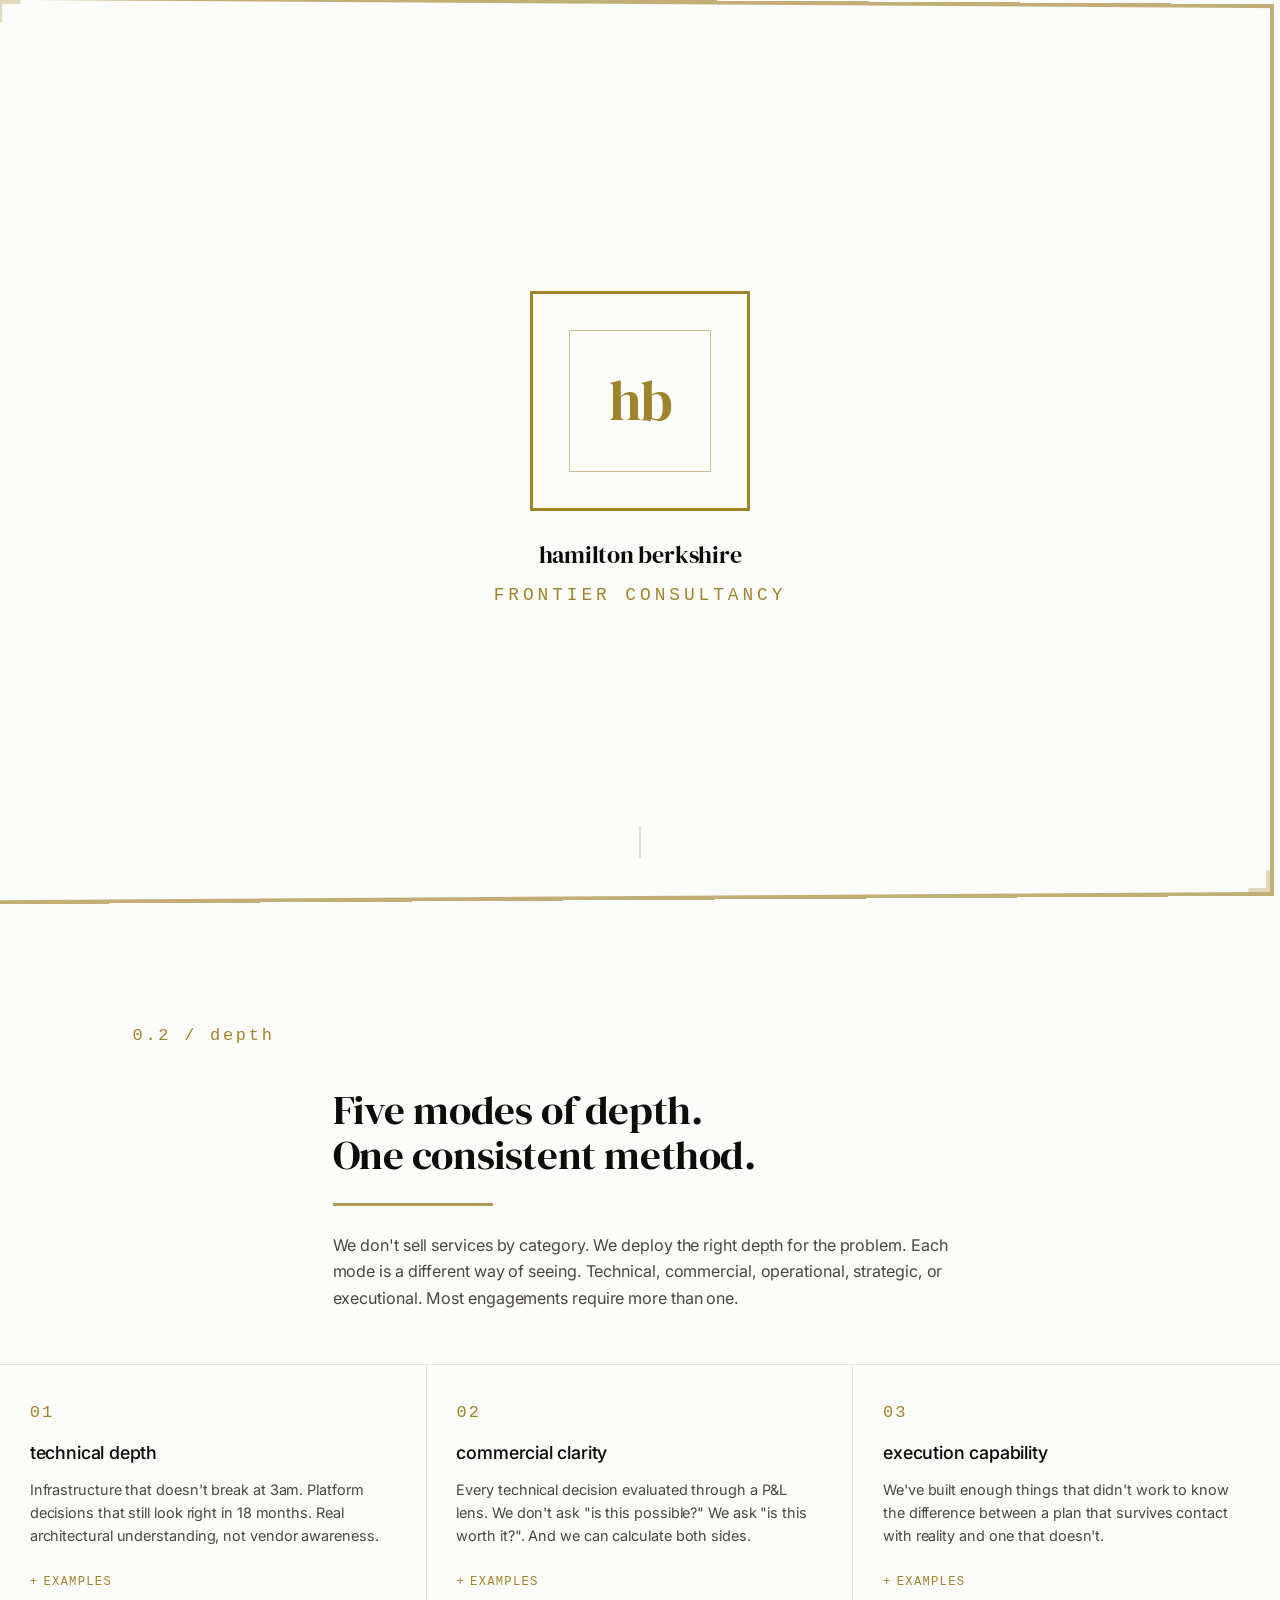
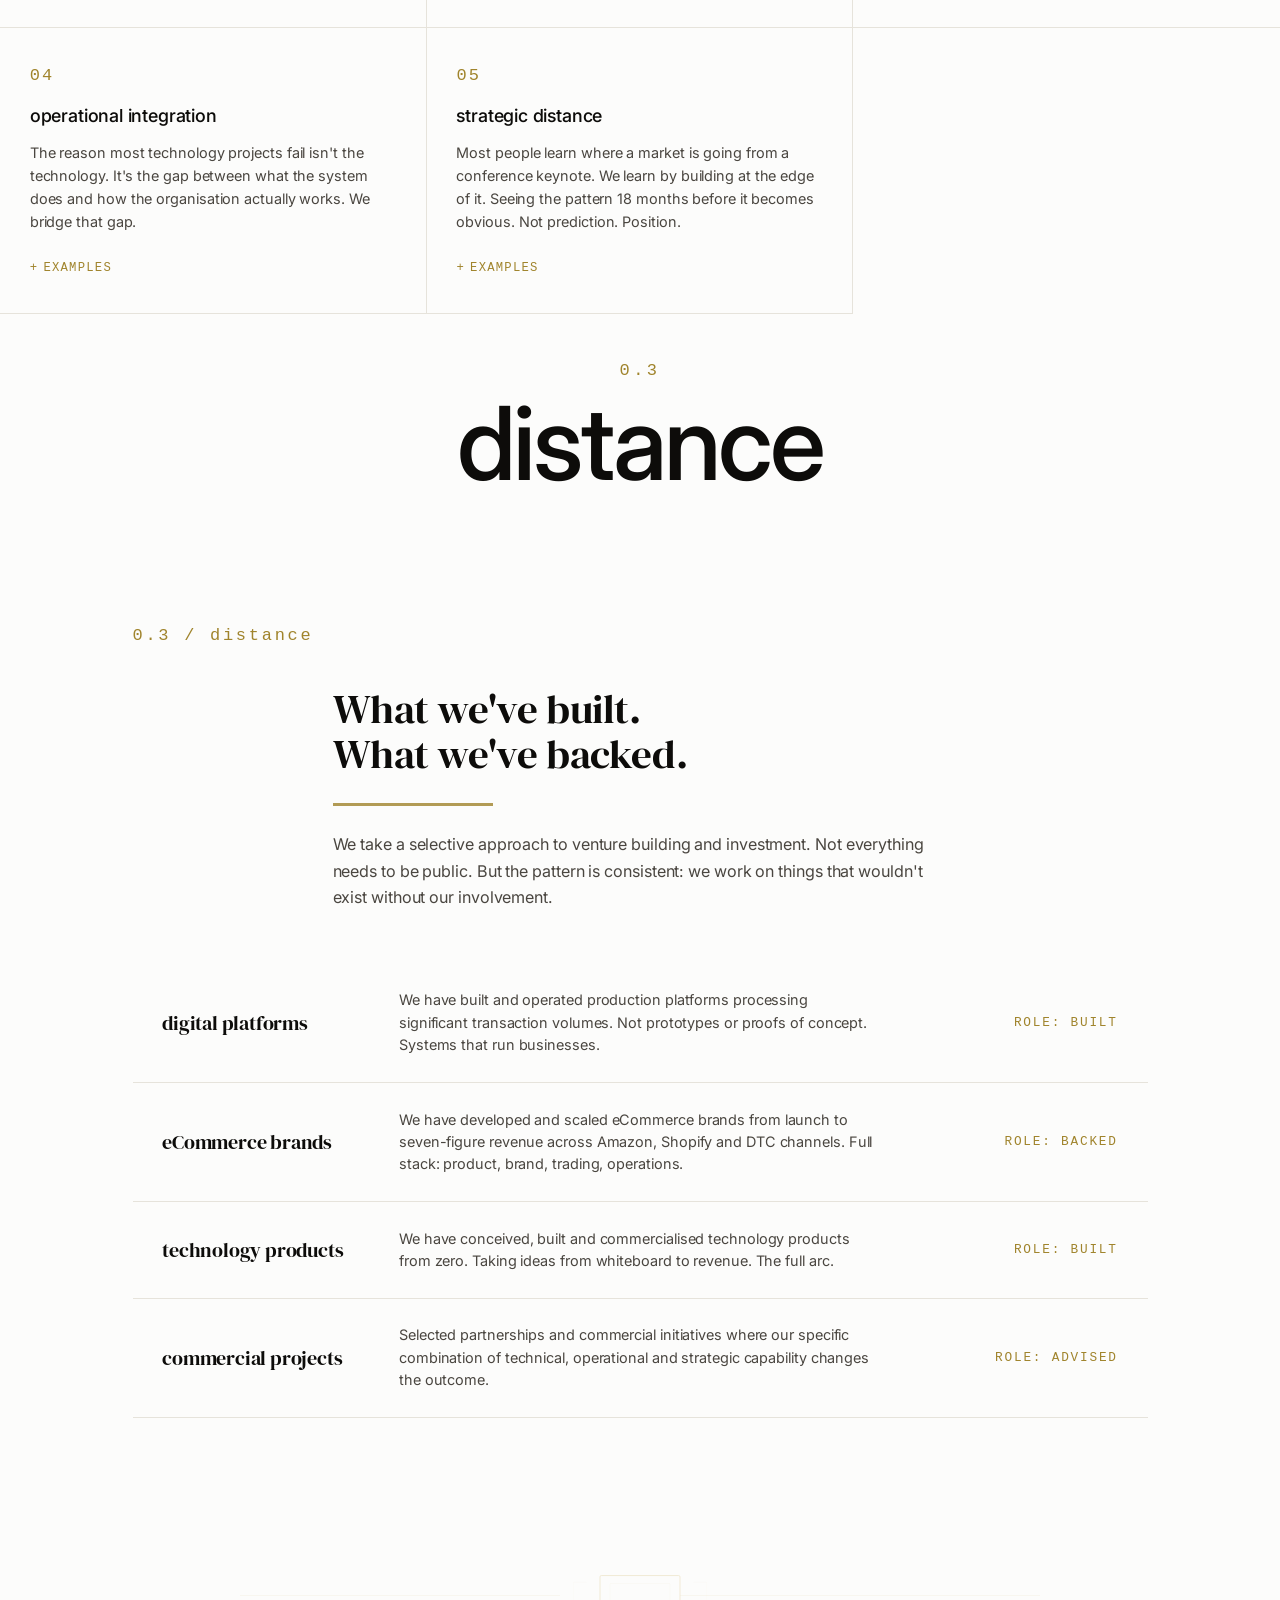
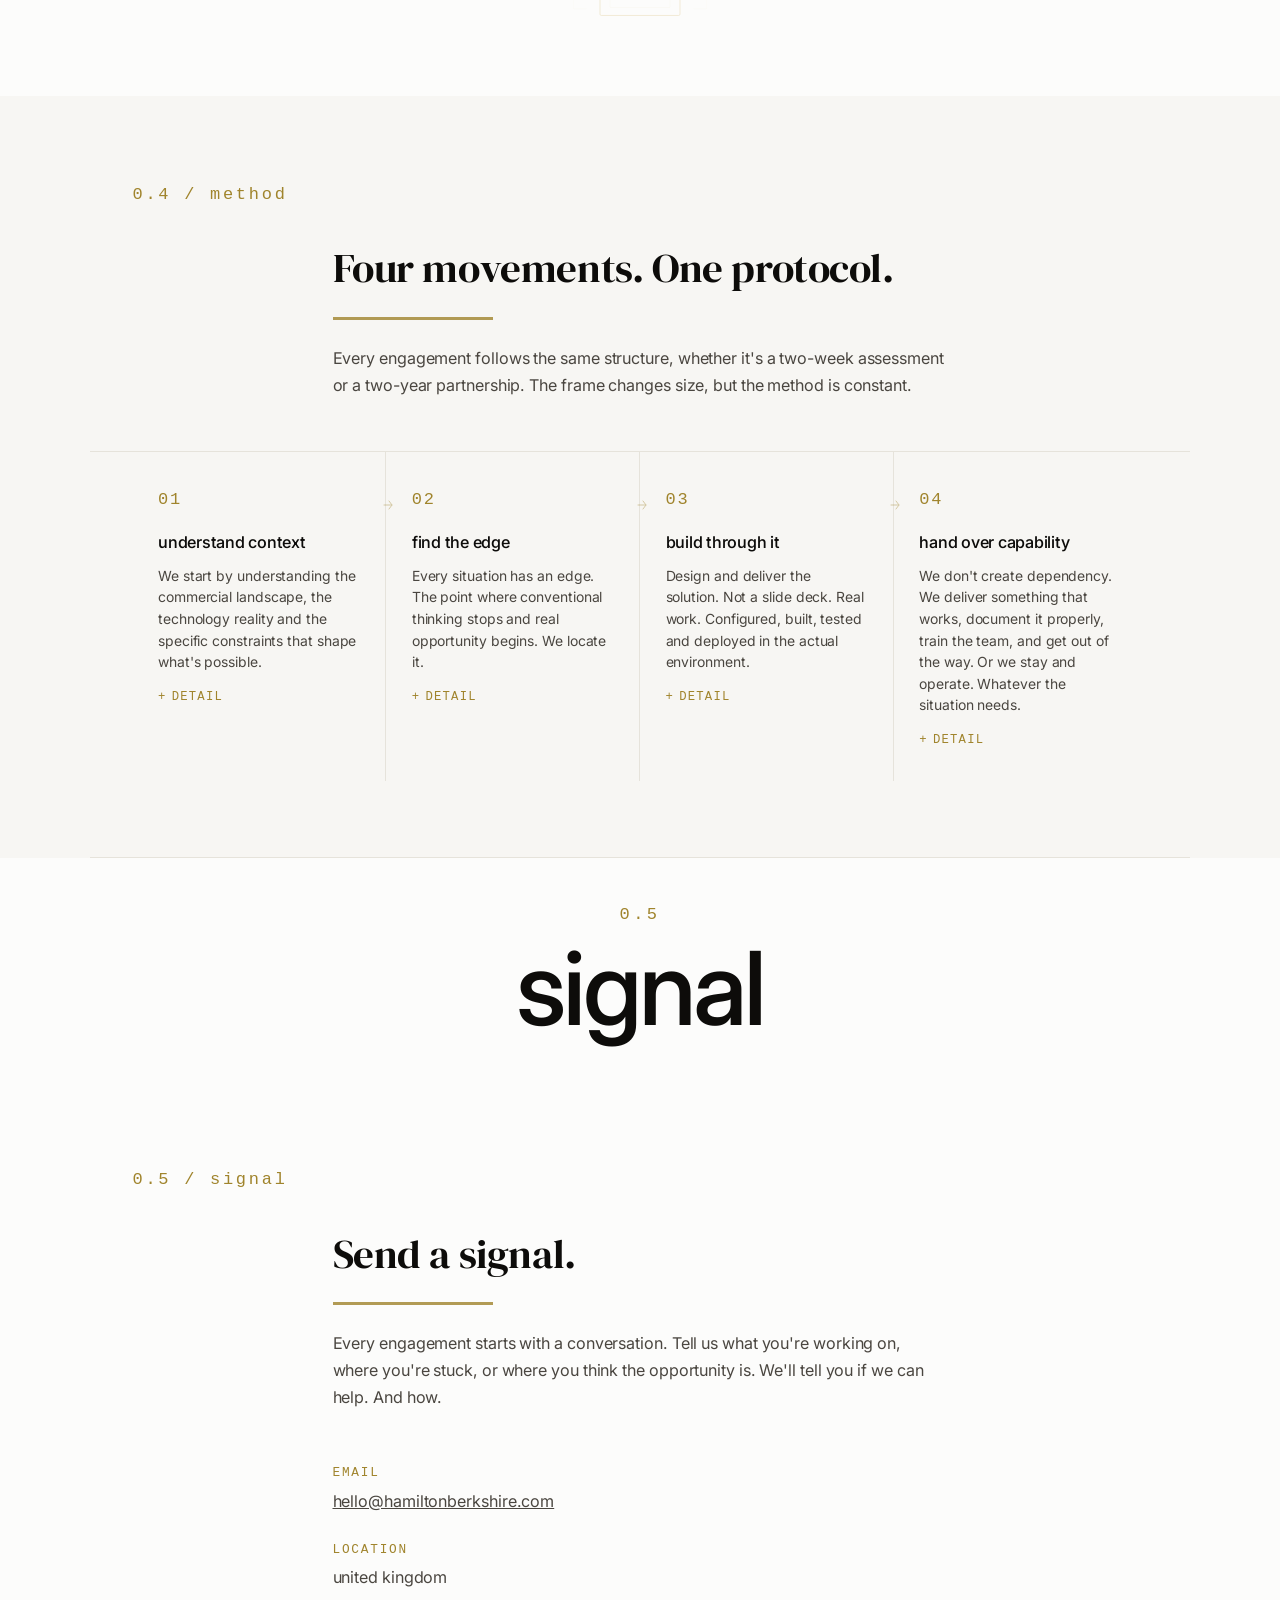
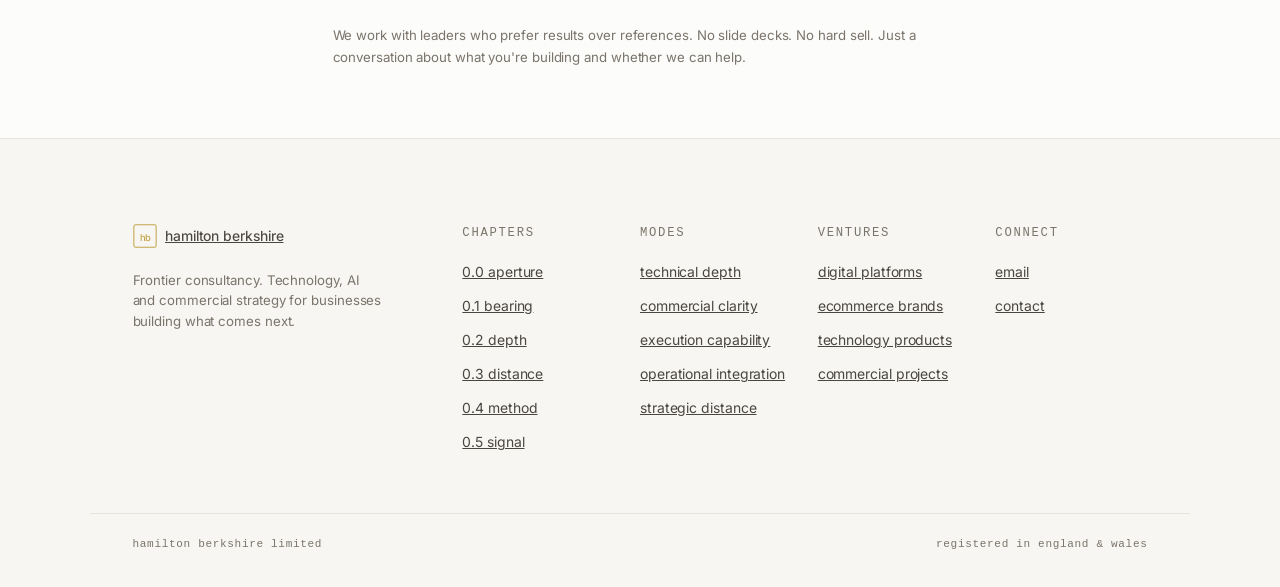
==== commit 99b63ce5: "@ Remove contact form — Cloudflare Pages static hosting Form was non-functional without a backend. C" ====
--- a/index.html
+++ b/index.html
@@ -394,54 +394,17 @@
       <p>Every engagement starts with a conversation. Tell us what you're working on, where you're stuck, or where you think the opportunity is. We'll tell you if we can help. And how.</p>
     </div>
 
-    <div class="contact-grid chapter-body">
-      <div class="contact-info">
-        <div class="contact-detail">
-          <div class="label">email</div>
-          <a href="mailto:hello@hamiltonberkshire.com">hello@hamiltonberkshire.com</a>
-        </div>
-        <div class="contact-detail">
-          <div class="label">location</div>
-          <div>united kingdom</div>
-        </div>
-        <div style="margin-top:2rem;">
-          <p style="font-size:0.78rem;color:var(--color-text-muted);">We work with leaders who prefer results over references. No slide decks. No hard sell. Just a conversation about what you're building and whether we can help.</p>
-        </div>
-      </div>
-
-      <div class="contact-form">
-        <form action="#" method="POST">
-          <div class="form-group">
-            <label for="name">Name</label>
-            <input type="text" id="name" name="name" autocomplete="name" required>
-          </div>
-          <div class="form-group">
-            <label for="email">Email</label>
-            <input type="email" id="email" name="email" autocomplete="email" spellcheck="false" required>
-          </div>
-          <div class="form-group">
-            <label for="company">Company (optional)</label>
-            <input type="text" id="company" name="company" autocomplete="organization">
-          </div>
-          <div class="form-group">
-            <label for="topic">Topic</label>
-            <select id="topic" name="topic">
-              <option value="">Select (optional)</option>
-              <option value="technology">Technology</option>
-              <option value="ai">AI &amp; automation</option>
-              <option value="ecommerce">eCommerce &amp; brands</option>
-              <option value="special">Special projects</option>
-              <option value="strategy">Strategy</option>
-              <option value="ventures">Ventures</option>
-              <option value="other">Something else</option>
-            </select>
-          </div>
-          <div class="form-group">
-            <label for="message">Message</label>
-            <textarea id="message" name="message" rows="5" required placeholder="Tell us what you're working on…"></textarea>
-          </div>
-          <button type="submit" class="btn">Send message</button>
-        </form>
+    <div class="chapter-body-narrow" style="padding-bottom: 3rem;">
+      <div class="contact-detail">
+        <div class="label">email</div>
+        <a href="mailto:hello@hamiltonberkshire.com">hello@hamiltonberkshire.com</a>
+      </div>
+      <div class="contact-detail">
+        <div class="label">location</div>
+        <div>united kingdom</div>
+      </div>
+      <div style="margin-top:2rem;">
+        <p style="font-size:0.78rem;color:var(--color-text-muted);">We work with leaders who prefer results over references. No slide decks. No hard sell. Just a conversation about what you're building and whether we can help.</p>
       </div>
     </div>
   </section>
--- a/css/style.css
+++ b/css/style.css
@@ -527,18 +527,6 @@
 /* ============================================================
    CHAPTER 0.5 | signal
    ============================================================ */
-.contact-grid {
-  display: grid; grid-template-columns: 1fr 1.3fr;
-  border-top: 1px solid var(--color-border);
-}
-
-.contact-info {
-  padding: 2rem 1.75rem;
-  border-right: 1px solid var(--color-border);
-}
-.contact-info h2 { margin-bottom: 0.75rem; }
-.contact-info > p { margin-bottom: 2rem; }
-
 .contact-detail { margin-bottom: 1.5rem; }
 
 .contact-detail .label {
@@ -550,46 +538,6 @@
   font-size: 0.95rem; color: var(--color-text-sub);
 }
 
-.contact-form { padding: 2rem 1.75rem; }
-
-.form-group { margin-bottom: 1.2rem; }
-
-.form-group label {
-  display: block;
-  font-family: var(--font-mono); font-size: 0.72rem; font-weight: 500;
-  letter-spacing: 0.12em; text-transform: uppercase;
-  color: var(--color-text-muted); margin-bottom: 0.5rem;
-}
-
-.form-group input, .form-group select, .form-group textarea {
-  width: 100%; padding: 0.8rem 0.85rem;
-  font-family: var(--font-sans); font-size: 0.9rem; font-weight: 400;
-  color: var(--color-text);
-  background: var(--color-bg);
-  border: 1px solid var(--color-border);
-  outline: none;
-  transition: border-color var(--duration-fast) var(--ease-out);
-}
-.form-group input:focus, .form-group select:focus, .form-group textarea:focus {
-  border-color: var(--color-accent);
-}
-
-.form-group textarea { resize: vertical; min-height: 130px; }
-
-.btn {
-  display: inline-flex; align-items: center; gap: 0.4rem;
-  padding: 0.8rem 1.6rem;
-  font-family: var(--font-mono); font-size: 0.65rem; font-weight: 500;
-  letter-spacing: 0.1em; text-transform: uppercase;
-  border: 1.5px solid var(--color-accent); cursor: pointer;
-  background: transparent; color: var(--color-accent);
-  transition: background var(--duration-fast) var(--ease-out),
-              color var(--duration-fast) var(--ease-out),
-              transform var(--duration-fast) var(--ease-out);
-}
-.btn:hover { background: var(--color-accent); color: #fff; transform: scale(1.03); }
-.btn:active { transform: scale(0.97); }
-.btn { touch-action: manipulation; -webkit-tap-highlight-color: transparent; }
 
 /* ============================================================
    FOOTER
@@ -665,9 +613,6 @@
   .protocol-step:nth-child(2n) { border-right: none; }
   .protocol-step:nth-child(2) .step-arrow { display: none; }
 
-  .contact-grid { grid-template-columns: 1fr; }
-  .contact-info { border-right: none; border-bottom: 1px solid var(--color-border); }
-
   .venture-item { grid-template-columns: 1fr 1fr; }
   .venture-role { text-align: left; padding-left: 1.75rem; }
 
